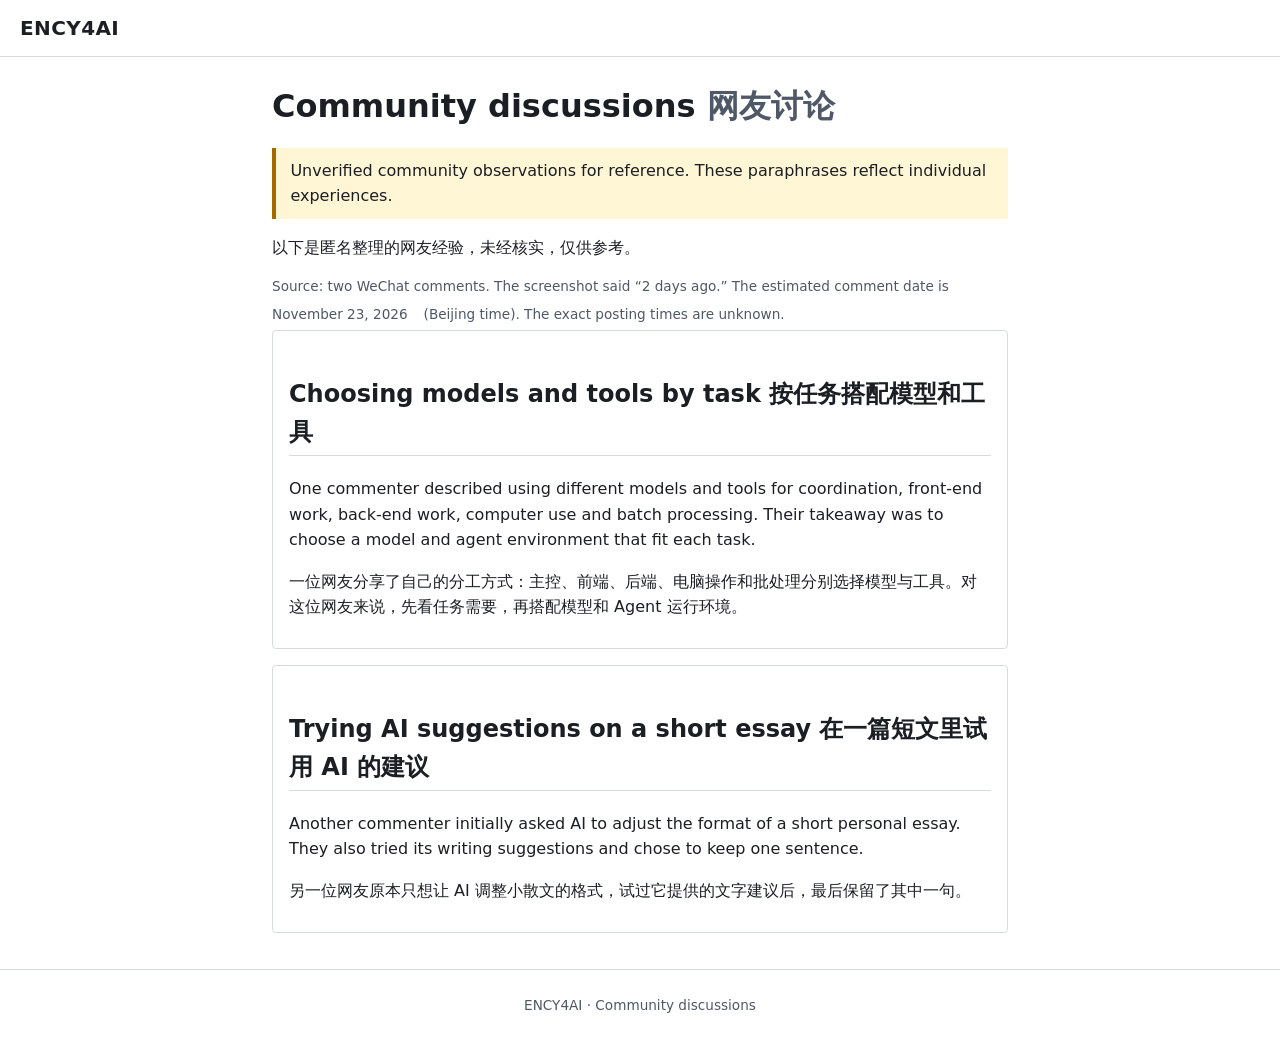
==== index.html @ 8a62842c "Publish anonymized community discussion page" ====
<!doctype html>
<html lang="en">
<head>
<meta charset="utf-8">
<meta name="viewport" content="width=device-width, initial-scale=1">
<meta name="description" content="Two anonymized community observations on AI collaboration and writing.">
<meta name="referrer" content="no-referrer">
<title>Community discussions / 网友讨论 — ENCY4AI</title>
<link rel="stylesheet" href="assets/styles.css">
</head>
<body>
<a class="skip-link" href="#main">Skip to content</a>
<header class="site-header">
  <a class="brand" href="./">ENCY4AI</a>
</header>
<div class="layout layout-single">
  <main id="main" tabindex="-1">
    <h1 class="page-title">Community discussions <span lang="zh-Hans">网友讨论</span></h1>
    <p class="notice">Unverified community observations for reference. These paraphrases reflect individual experiences.</p>
    <p lang="zh-Hans">以下是匿名整理的网友经验，未经核实，仅供参考。</p>
    <p class="meta">Source: two WeChat comments. The screenshot said “2 days ago.” The estimated comment date is <time datetime="2026-11-23">November 23, 2026</time> (Beijing time). The exact posting times are unknown.</p>
    <ol class="discussion-list">
      <li class="discussion-item">
        <article aria-labelledby="agent-workflows">
          <h2 id="agent-workflows">Choosing models and tools by task <span lang="zh-Hans">按任务搭配模型和工具</span></h2>
          <p>One commenter described using different models and tools for coordination, front-end work, back-end work, computer use and batch processing. Their takeaway was to choose a model and agent environment that fit each task.</p>
          <p lang="zh-Hans">一位网友分享了自己的分工方式：主控、前端、后端、电脑操作和批处理分别选择模型与工具。对这位网友来说，先看任务需要，再搭配模型和 Agent 运行环境。</p>
        </article>
      </li>
      <li class="discussion-item">
        <article aria-labelledby="writing">
          <h2 id="writing">Trying AI suggestions on a short essay <span lang="zh-Hans">在一篇短文里试用 AI 的建议</span></h2>
          <p>Another commenter initially asked AI to adjust the format of a short personal essay. They also tried its writing suggestions and chose to keep one sentence.</p>
          <p lang="zh-Hans">另一位网友原本只想让 AI 调整小散文的格式，试过它提供的文字建议后，最后保留了其中一句。</p>
        </article>
      </li>
    </ol>
  </main>
</div>
<footer class="site-footer"><p>ENCY4AI · Community discussions</p></footer>
</body>
</html>
---- assets/styles.css ----
:root {
  --fg: #1b1f24;
  --muted: #4f5866;
  --bg: #ffffff;
  --panel: #f4f6f8;
  --line: #d6dbe1;
  --link: #0b57d0;
  --focus: #b4530a;
  --warn-bg: #fff6d6;
  --warn-line: #a46a00;
  --err-bg: #fde8e8;
  --err-line: #b3261e;
  font-family: system-ui, -apple-system, "Segoe UI", Roboto, sans-serif;
  line-height: 1.6;
  color: var(--fg);
  background: var(--bg);
}
@media (prefers-color-scheme: dark) {
  :root {
    --fg: #e6e9ed; --muted: #aab3bf; --bg: #14171b; --panel: #1d2127; --line: #353b44;
    --link: #8ab4f8; --focus: #f6ad55; --warn-bg: #3a3218; --warn-line: #e0b54a;
    --err-bg: #3d1d1d; --err-line: #f28b82;
  }
}
* { box-sizing: border-box; }
body { margin: 0; }
a { color: var(--link); }
[hidden] { display: none !important; }
a:focus-visible, button:focus-visible, input:focus-visible, textarea:focus-visible, main:focus-visible, h2[tabindex]:focus-visible {
  outline: 3px solid var(--focus); outline-offset: 2px;
}
code { font-size: .9em; overflow-wrap: anywhere; }

.skip-link { position: absolute; left: -999px; top: 0; padding: .5rem 1rem; background: var(--bg); z-index: 10; }
.skip-link:focus { left: .5rem; top: .5rem; }

.site-header {
  display: flex; flex-wrap: wrap; gap: .75rem 1.5rem; align-items: center; justify-content: space-between;
  padding: .75rem 1.25rem; border-bottom: 1px solid var(--line);
}
.brand { font-weight: 700; font-size: 1.25rem; text-decoration: none; color: var(--fg); letter-spacing: .02em; }
.search { display: flex; gap: .5rem; align-items: center; flex: 1 1 18rem; max-width: 32rem; }
.search label { position: absolute; width: 1px; height: 1px; overflow: hidden; clip-path: inset(50%); white-space: nowrap; }
.search input { flex: 1; min-width: 0; padding: .5rem .6rem; font: inherit; border: 1px solid var(--muted); border-radius: 4px; background: var(--bg); color: var(--fg); }
button { font: inherit; padding: .5rem .9rem; border: 1px solid var(--muted); border-radius: 4px; background: var(--panel); color: var(--fg); cursor: pointer; min-height: 44px; }

.layout { display: grid; grid-template-columns: minmax(14rem, 18rem) minmax(0, 1fr); gap: 2rem; max-width: 78rem; margin: 0 auto; padding: 1.25rem; }
.site-nav { border-right: 1px solid var(--line); padding-right: 1rem; font-size: .95rem; }
.nav-heading { font-size: .8rem; text-transform: uppercase; letter-spacing: .06em; color: var(--muted); margin: 0 0 .5rem; }
.tree, .tree ul { list-style: none; margin: 0; padding: 0; }
.tree > li { margin: .35rem 0; }
.tree ul { padding-left: 1rem; border-left: 2px solid var(--line); margin: .25rem 0 .25rem .25rem; }
.tree a { text-decoration: none; display: inline-block; padding: .15rem 0; }
.tree a:hover { text-decoration: underline; }
[aria-current="page"] { font-weight: 700; color: var(--fg); }
.count { color: var(--muted); font-size: .85em; }

main { min-width: 0; max-width: 46rem; }
.hero h1 { font-size: 2.5rem; margin: .5rem 0 0; }
.subtitle { font-size: 1.15rem; color: var(--muted); margin: .25rem 0; }
.tagline { font-size: 1.3rem; font-weight: 600; margin: .75rem 0 1.25rem; }
.field-list, .result-list { padding-left: 1.2rem; }
.field-list li, .result-list li { margin: .4rem 0; }
.result-list p { margin: .1rem 0 .6rem; color: var(--muted); }

.notice { background: var(--warn-bg); border-left: 4px solid var(--warn-line); padding: .6rem .9rem; margin: 1rem 0; }
.notice-error { background: var(--err-bg); border-left-color: var(--err-line); }
.notice h2 { margin-top: 0; font-size: 1.15rem; }
.empty, .hint, .status-note, .aliases, .meta { color: var(--muted); }
.hint { font-size: .9rem; }

.breadcrumb ol { list-style: none; display: flex; flex-wrap: wrap; gap: .25rem; padding: 0; margin: 0 0 .5rem; font-size: .9rem; }
.breadcrumb li + li::before { content: "›"; margin-right: .25rem; color: var(--muted); }

.article-head h1 { margin: .25rem 0; font-size: 2rem; }
.meta { display: flex; flex-wrap: wrap; gap: .4rem 1rem; align-items: center; font-size: .85rem; margin: .25rem 0; }
.summary { font-size: 1.1rem; }
.toc { background: var(--panel); border: 1px solid var(--line); padding: .6rem 1rem; display: inline-block; min-width: 14rem; margin: .5rem 0 1rem; }
.toc ol { margin: 0; padding-left: 1.2rem; }
article h2 { border-bottom: 1px solid var(--line); padding-bottom: .2rem; margin-top: 2rem; }
.cite { font-size: .75em; margin-left: .1em; }
.cite a { text-decoration: none; padding: 0 .1em; }
.references li { margin: .5rem 0; }
.references li:target { background: var(--warn-bg); }
.backrefs a { text-decoration: none; }
.evidence { margin: .2rem 0 0; padding-left: 1.1rem; font-size: .92rem; }
.related { padding-left: 1.2rem; }
.related li { margin: .6rem 0; }
.related p { margin: .1rem 0; }
.rel-label { font-weight: 600; }

.badge { display: inline-block; font-size: .75rem; line-height: 1.3; padding: .05rem .45rem; border: 1px solid currentColor; border-radius: 999px; white-space: nowrap; }
.badge-verified { color: #1e7a34; }
.badge-disputed, .badge-rejected { color: var(--err-line); }
.badge-candidate, .badge-synthetic, .badge-inference, .badge-hypothesis { color: var(--warn-line); }
@media (prefers-color-scheme: dark) { .badge-verified { color: #81c995; } }

/* Header section links */
.section-nav ul { list-style: none; display: flex; flex-wrap: wrap; gap: .25rem 1rem; margin: 0; padding: 0; }
.section-nav a { display: inline-block; padding: .4rem 0; min-height: 44px; line-height: 2; }

.visually-hidden { position: absolute; width: 1px; height: 1px; overflow: hidden; clip-path: inset(50%); white-space: nowrap; }

/* Community discussions / 网友讨论 (browser-local, unverified notes) */
.layout-single { grid-template-columns: minmax(0, 1fr); }
.layout-single main { margin: 0 auto; width: 100%; }
.page-title { font-size: 2rem; margin: .25rem 0; }
.page-title span { color: var(--muted); font-weight: 600; }
.notice ul { margin: .25rem 0; padding-left: 1.2rem; }
.notice li { margin: .3rem 0; }
.discussion-form { background: var(--panel); border: 1px solid var(--line); border-radius: 4px; padding: 1rem; }
.field { margin: 0 0 1rem; }
.field label { display: block; font-weight: 600; margin-bottom: .25rem; }
.required-mark, .optional-mark { font-weight: 400; color: var(--muted); font-size: .9em; }
.field textarea, .field input {
  display: block; width: 100%; padding: .5rem .6rem; font: inherit;
  border: 1px solid var(--muted); border-radius: 4px; background: var(--bg); color: var(--fg);
}
.field textarea { resize: vertical; min-height: 8rem; }
.field .hint { margin: .25rem 0 0; }
.field [aria-invalid="true"] { border-color: var(--err-line); border-width: 2px; }
.field-error { color: var(--err-line); font-weight: 600; margin: .25rem 0 0; }
.discussion-list { list-style: none; margin: 0; padding: 0; }
.discussion-item { border: 1px solid var(--line); border-radius: 4px; padding: .75rem 1rem; margin: 0 0 1rem; }
.excerpt { margin: 0 0 .5rem; padding: 0 0 0 .9rem; border-left: 4px solid var(--line); white-space: pre-wrap; overflow-wrap: anywhere; }
.source-line { margin: .25rem 0 .5rem; font-size: .9rem; overflow-wrap: anywhere; }
.button-delete { border-color: var(--err-line); color: var(--err-line); background: var(--bg); }
.button-delete:hover { background: var(--err-bg); }

.site-footer { border-top: 1px solid var(--line); color: var(--muted); font-size: .85rem; padding: .75rem 1.25rem; text-align: center; }

@media (max-width: 48rem) {
  .layout { grid-template-columns: minmax(0, 1fr); gap: .75rem; padding: .75rem; }
  .site-nav { border-right: 0; border-bottom: 1px solid var(--line); padding: 0 0 .75rem; }
  .nav-toggle { justify-self: start; }
  .hero h1 { font-size: 2rem; }
  .article-head h1 { font-size: 1.6rem; }
  .toc { display: block; }
  .page-title { font-size: 1.6rem; }
  .discussion-form { padding: .75rem; }
  .discussion-form button[type="submit"], .button-delete { width: 100%; }
}
@media (prefers-reduced-motion: reduce) { * { scroll-behavior: auto !important; } }
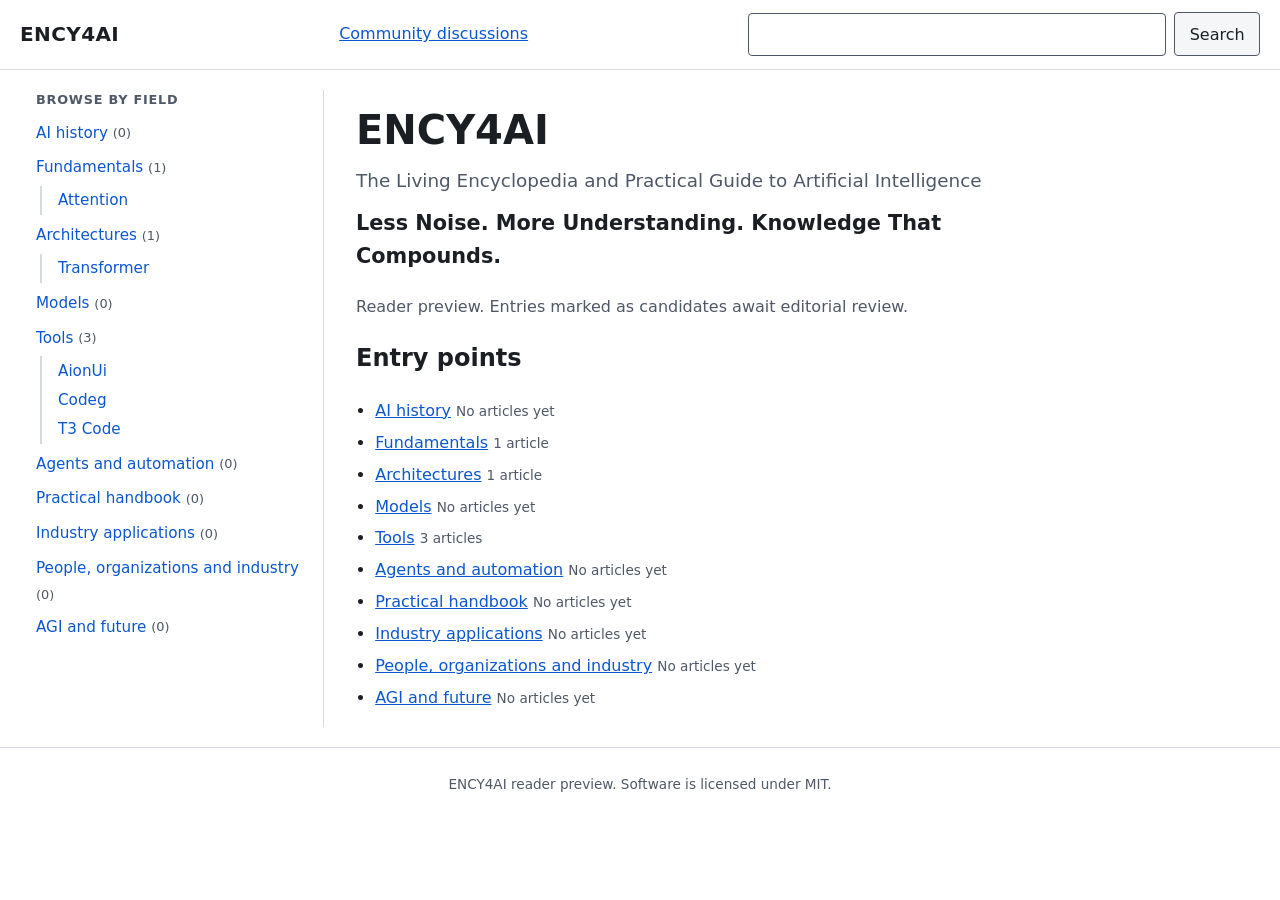
==== commit 0bc469c8: "Publish full English ENCY4AI reader" ====
--- a/index.html
+++ b/index.html
@@ -3,40 +3,36 @@
 <head>
 <meta charset="utf-8">
 <meta name="viewport" content="width=device-width, initial-scale=1">
-<meta name="description" content="Two anonymized community observations on AI collaboration and writing.">
-<meta name="referrer" content="no-referrer">
-<title>Community discussions / 网友讨论 — ENCY4AI</title>
+<title>ENCY4AI — The Living Encyclopedia and Practical Guide to Artificial Intelligence</title>
+<meta name="description" content="Less Noise. More Understanding. Knowledge That Compounds.">
 <link rel="stylesheet" href="assets/styles.css">
+<script type="module" src="assets/app.js"></script>
 </head>
 <body>
 <a class="skip-link" href="#main">Skip to content</a>
 <header class="site-header">
   <a class="brand" href="./">ENCY4AI</a>
+  <nav class="section-nav" aria-label="Sections">
+    <ul>
+      <li><a href="discussions.html">Community discussions</a></li>
+    </ul>
+  </nav>
+  <form class="search" role="search" action="./" method="get">
+    <label for="search-input">Search articles</label>
+    <input id="search-input" name="q" type="search" maxlength="200" autocomplete="off">
+    <button type="submit">Search</button>
+  </form>
 </header>
-<div class="layout layout-single">
+<div class="layout">
+  <button class="nav-toggle" type="button" aria-expanded="true" aria-controls="site-nav" hidden>Browse topics</button>
+  <nav id="site-nav" class="site-nav" aria-labelledby="toc-heading"></nav>
   <main id="main" tabindex="-1">
-    <h1 class="page-title">Community discussions <span lang="zh-Hans">网友讨论</span></h1>
-    <p class="notice">Unverified community observations for reference. These paraphrases reflect individual experiences.</p>
-    <p lang="zh-Hans">以下是匿名整理的网友经验，未经核实，仅供参考。</p>
-    <p class="meta">Source: two WeChat comments. The screenshot said “2 days ago.” The estimated comment date is <time datetime="2026-11-23">November 23, 2026</time> (Beijing time). The exact posting times are unknown.</p>
-    <ol class="discussion-list">
-      <li class="discussion-item">
-        <article aria-labelledby="agent-workflows">
-          <h2 id="agent-workflows">Choosing models and tools by task <span lang="zh-Hans">按任务搭配模型和工具</span></h2>
-          <p>One commenter described using different models and tools for coordination, front-end work, back-end work, computer use and batch processing. Their takeaway was to choose a model and agent environment that fit each task.</p>
-          <p lang="zh-Hans">一位网友分享了自己的分工方式：主控、前端、后端、电脑操作和批处理分别选择模型与工具。对这位网友来说，先看任务需要，再搭配模型和 Agent 运行环境。</p>
-        </article>
-      </li>
-      <li class="discussion-item">
-        <article aria-labelledby="writing">
-          <h2 id="writing">Trying AI suggestions on a short essay <span lang="zh-Hans">在一篇短文里试用 AI 的建议</span></h2>
-          <p>Another commenter initially asked AI to adjust the format of a short personal essay. They also tried its writing suggestions and chose to keep one sentence.</p>
-          <p lang="zh-Hans">另一位网友原本只想让 AI 调整小散文的格式，试过它提供的文字建议后，最后保留了其中一句。</p>
-        </article>
-      </li>
-    </ol>
+    <p role="status">Loading…</p>
+    <noscript><p>The reader needs JavaScript to load its dataset.</p></noscript>
   </main>
 </div>
-<footer class="site-footer"><p>ENCY4AI · Community discussions</p></footer>
+<footer class="site-footer">
+  <p>ENCY4AI reader preview. Software is licensed under MIT.</p>
+</footer>
 </body>
 </html>
--- a/assets/styles.css
+++ b/assets/styles.css
@@ -101,7 +101,7 @@
 
 .visually-hidden { position: absolute; width: 1px; height: 1px; overflow: hidden; clip-path: inset(50%); white-space: nowrap; }
 
-/* Community discussions / 网友讨论 (browser-local, unverified notes) */
+/* Community discussions (browser-local, unverified notes) */
 .layout-single { grid-template-columns: minmax(0, 1fr); }
 .layout-single main { margin: 0 auto; width: 100%; }
 .page-title { font-size: 2rem; margin: .25rem 0; }
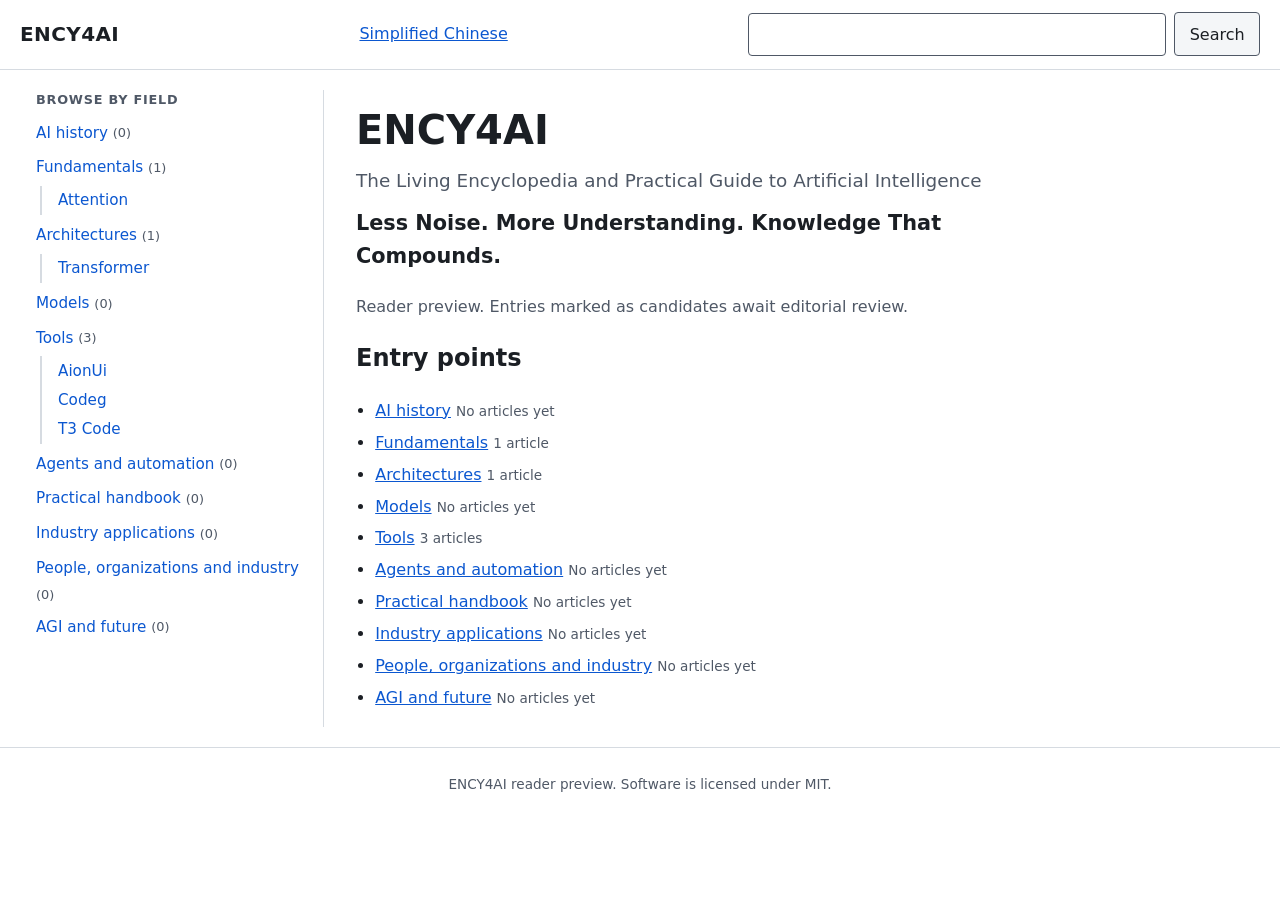
==== commit f2cfbf9b: "Add the separate Simplified Chinese reader" ====
--- a/index.html
+++ b/index.html
@@ -5,6 +5,7 @@
 <meta name="viewport" content="width=device-width, initial-scale=1">
 <title>ENCY4AI — The Living Encyclopedia and Practical Guide to Artificial Intelligence</title>
 <meta name="description" content="Less Noise. More Understanding. Knowledge That Compounds.">
+<link rel="alternate" hreflang="zh-Hans" href="./zh/">
 <link rel="stylesheet" href="assets/styles.css">
 <script type="module" src="assets/app.js"></script>
 </head>
@@ -12,9 +13,9 @@
 <a class="skip-link" href="#main">Skip to content</a>
 <header class="site-header">
   <a class="brand" href="./">ENCY4AI</a>
-  <nav class="section-nav" aria-label="Sections">
+  <nav class="section-nav" aria-label="Language">
     <ul>
-      <li><a href="discussions.html">Community discussions</a></li>
+      <li><a href="./zh/" hreflang="zh-Hans">Simplified Chinese</a></li>
     </ul>
   </nav>
   <form class="search" role="search" action="./" method="get">
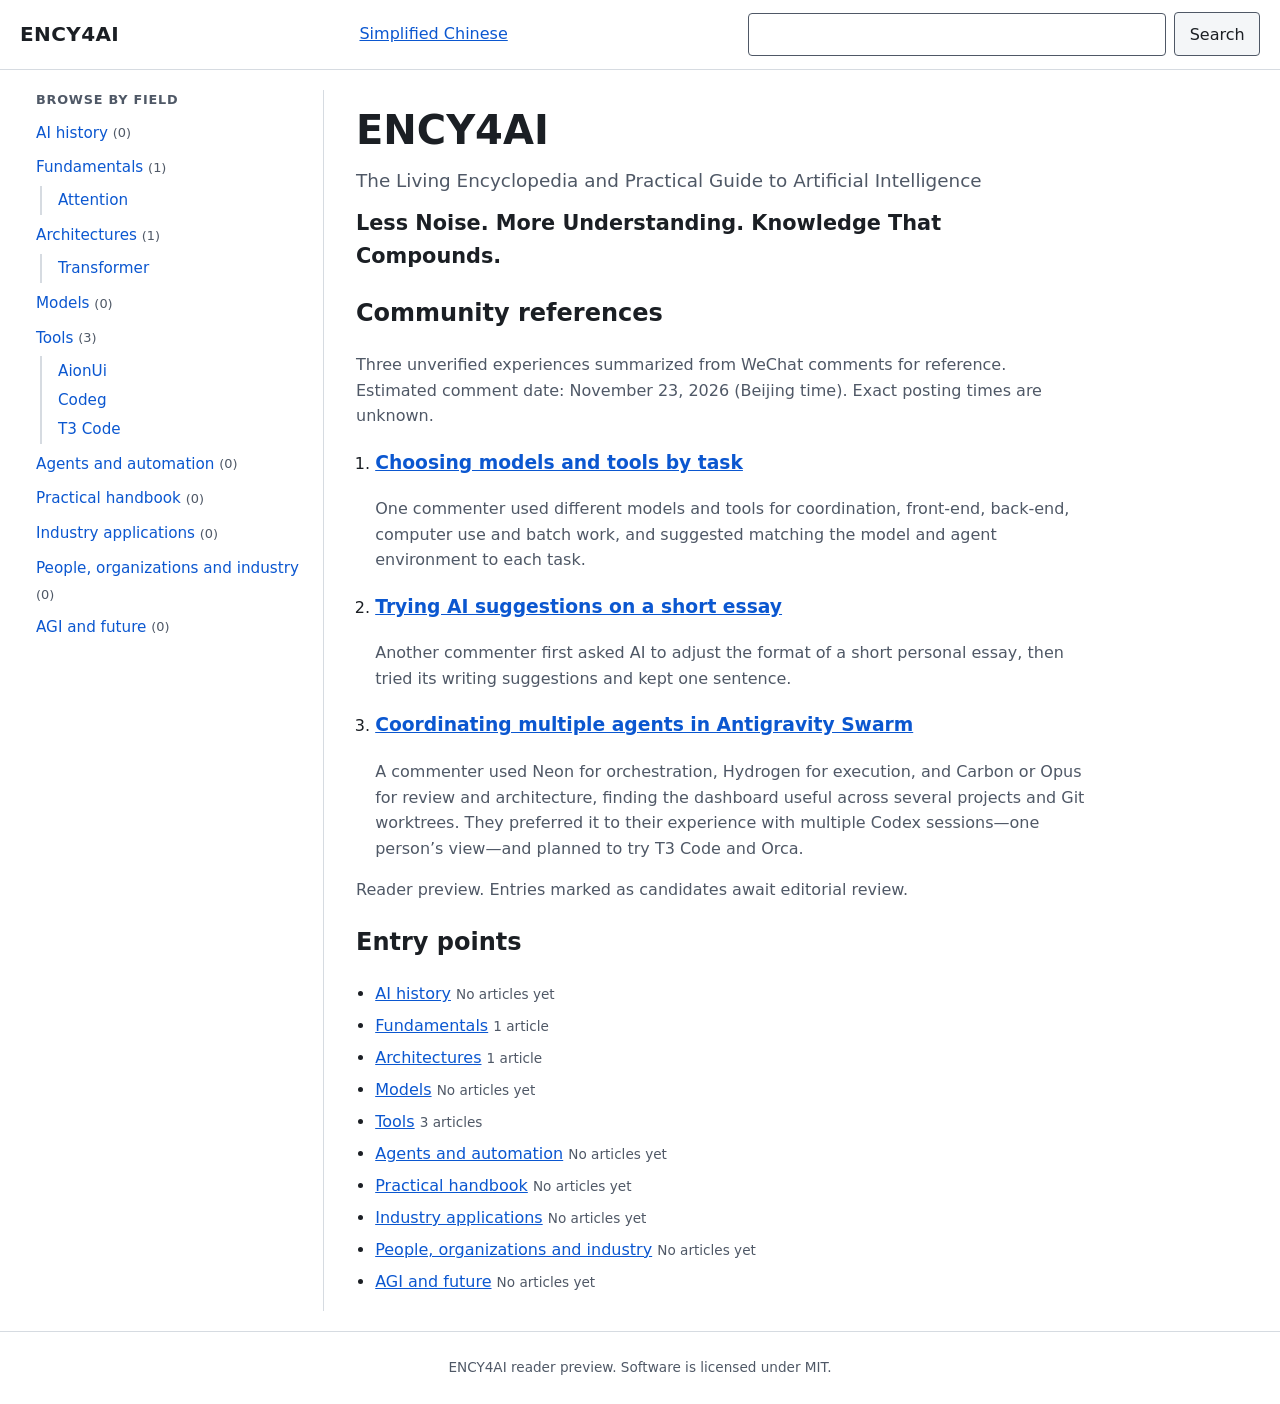
==== commit 865ccc0b: "Show approved community references on both homepages" ====
--- a/index.html
+++ b/index.html
@@ -31,6 +31,26 @@
     <p role="status">Loading…</p>
     <noscript><p>The reader needs JavaScript to load its dataset.</p></noscript>
   </main>
+  <template id="community-references">
+    <section id="community-references-section" aria-labelledby="community-references-heading">
+      <h2 id="community-references-heading">Community references</h2>
+      <p class="status-note">Three unverified experiences summarized from WeChat comments for reference. Estimated comment date: <time datetime="2026-11-23">November 23, 2026</time> (Beijing time). Exact posting times are unknown.</p>
+      <ol class="result-list">
+        <li>
+          <h3><a href="community-public.html#agent-workflows">Choosing models and tools by task</a></h3>
+          <p>One commenter used different models and tools for coordination, front-end, back-end, computer use and batch work, and suggested matching the model and agent environment to each task.</p>
+        </li>
+        <li>
+          <h3><a href="community-public.html#writing">Trying AI suggestions on a short essay</a></h3>
+          <p>Another commenter first asked AI to adjust the format of a short personal essay, then tried its writing suggestions and kept one sentence.</p>
+        </li>
+        <li>
+          <h3><a href="community-public.html#swarm">Coordinating multiple agents in Antigravity Swarm</a></h3>
+          <p>A commenter used Neon for orchestration, Hydrogen for execution, and Carbon or Opus for review and architecture, finding the dashboard useful across several projects and Git worktrees. They preferred it to their experience with multiple Codex sessions—one person’s view—and planned to try T3 Code and Orca.</p>
+        </li>
+      </ol>
+    </section>
+  </template>
 </div>
 <footer class="site-footer">
   <p>ENCY4AI reader preview. Software is licensed under MIT.</p>
--- a/assets/styles.css
+++ b/assets/styles.css
@@ -26,7 +26,7 @@
 body { margin: 0; }
 a { color: var(--link); }
 [hidden] { display: none !important; }
-a:focus-visible, button:focus-visible, input:focus-visible, textarea:focus-visible, main:focus-visible, h2[tabindex]:focus-visible {
+a:focus-visible, button:focus-visible, input:focus-visible, textarea:focus-visible, main:focus-visible, h2[tabindex]:focus-visible, .figure-steps summary:focus-visible {
   outline: 3px solid var(--focus); outline-offset: 2px;
 }
 code { font-size: .9em; overflow-wrap: anywhere; }
@@ -89,6 +89,23 @@
 .related p { margin: .1rem 0; }
 .rel-label { font-weight: 600; }
 
+.article-figure { margin: 1rem 0; }
+.article-figure > a { display: block; }
+.article-figure img { display: block; width: 100%; height: auto; background: var(--panel); border: 1px solid var(--line); border-radius: 4px; }
+.article-figure figcaption { margin-top: .5rem; color: var(--muted); font-size: .9rem; }
+.figure-steps { margin: 1rem 0; padding-left: 1.6rem; }
+.figure-steps li { border-bottom: 1px solid var(--line); }
+.figure-steps summary { padding: .6rem 0; cursor: pointer; font-weight: 600; min-height: 44px; }
+.figure-steps p { margin: 0 0 .75rem; }
+.paper-figure { max-width: 32rem; }
+.paper-figure img { width: auto; max-width: 100%; background: #fff; }
+.tool-comparison { list-style: none; margin: 1rem 0; padding: 0; }
+.tool-comparison li { padding: .75rem 0; border-bottom: 1px solid var(--line); }
+.tool-comparison h3 { margin: 0 0 .25rem; font-size: 1.05rem; }
+.tool-comparison dl { display: grid; grid-template-columns: minmax(7rem, 9rem) minmax(0, 1fr); gap: .2rem .75rem; margin: 0 0 .3rem; }
+.tool-comparison dt { font-weight: 600; }
+.tool-comparison dd { margin: 0; }
+
 .badge { display: inline-block; font-size: .75rem; line-height: 1.3; padding: .05rem .45rem; border: 1px solid currentColor; border-radius: 999px; white-space: nowrap; }
 .badge-verified { color: #1e7a34; }
 .badge-disputed, .badge-rejected { color: var(--err-line); }
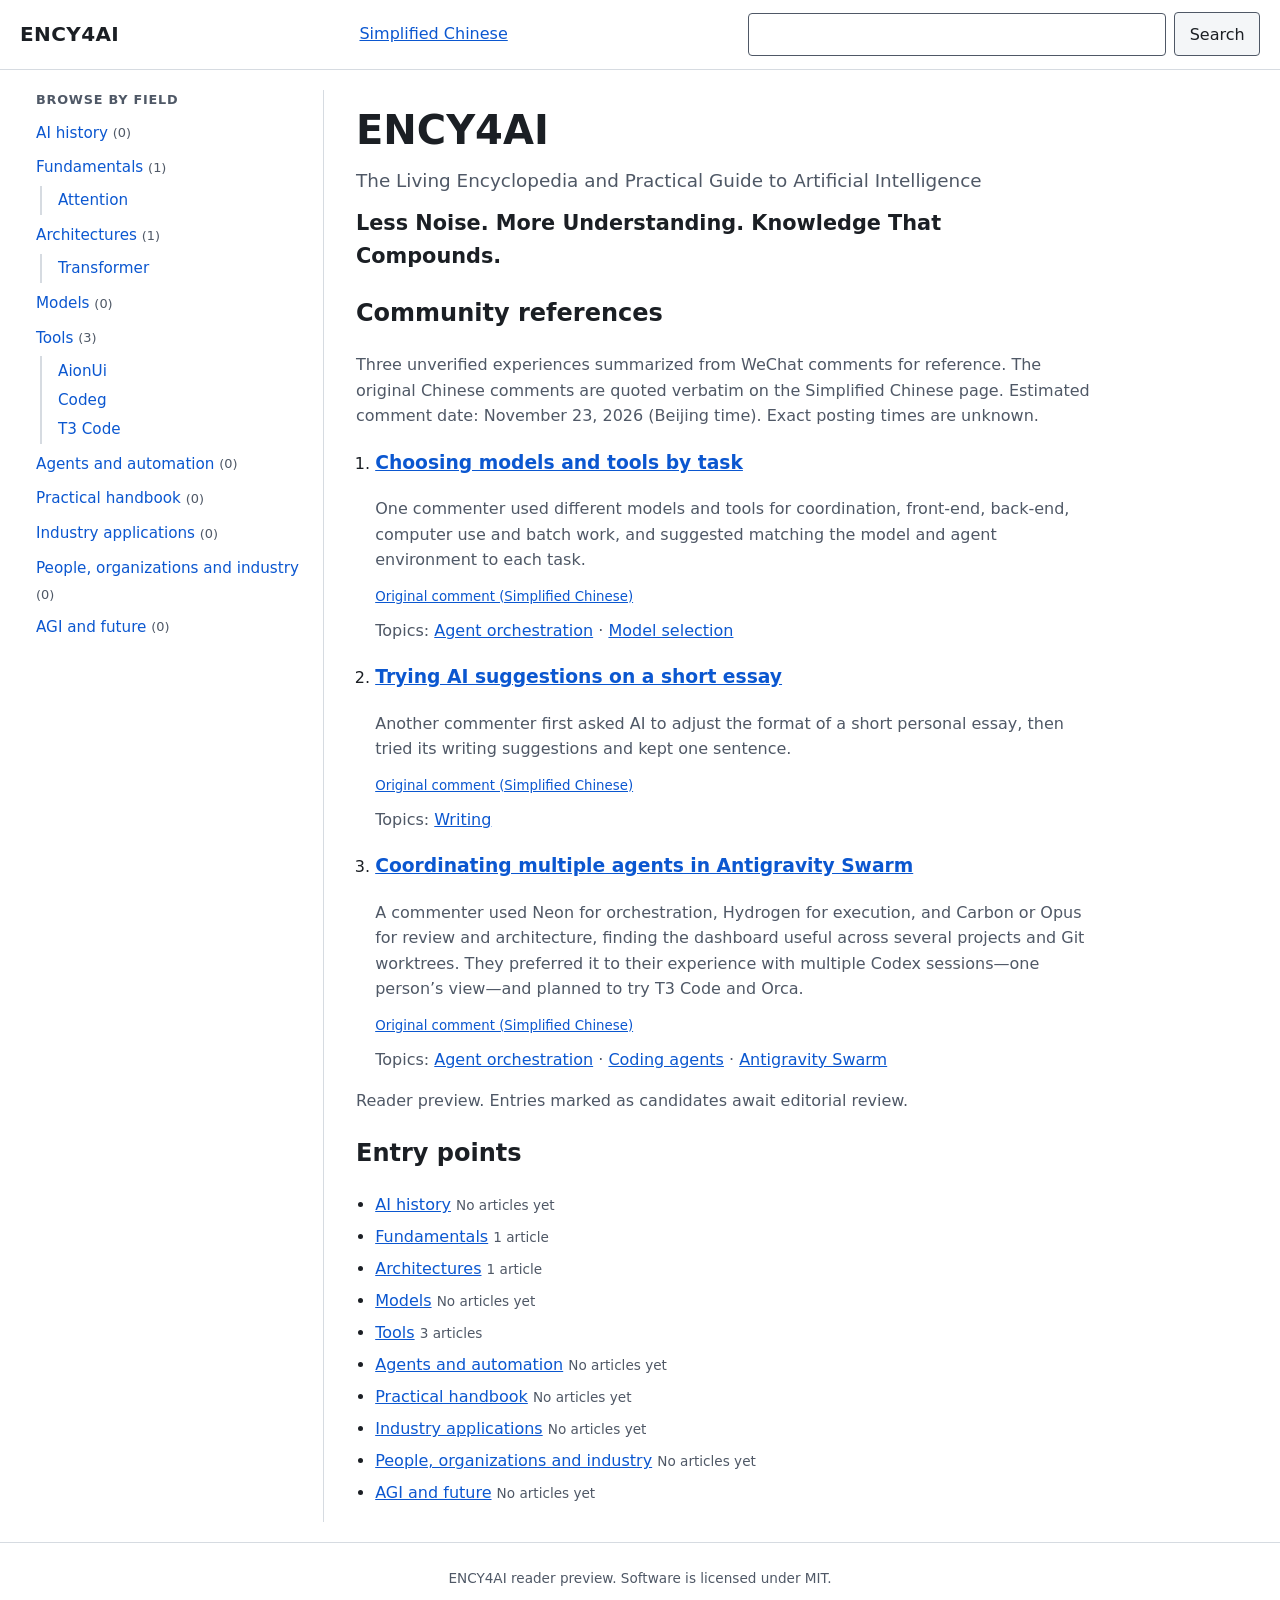
==== commit 11cf6c4f: "Publish original community quotes and working topic tags" ====
--- a/index.html
+++ b/index.html
@@ -34,19 +34,26 @@
   <template id="community-references">
     <section id="community-references-section" aria-labelledby="community-references-heading">
       <h2 id="community-references-heading">Community references</h2>
-      <p class="status-note">Three unverified experiences summarized from WeChat comments for reference. Estimated comment date: <time datetime="2026-11-23">November 23, 2026</time> (Beijing time). Exact posting times are unknown.</p>
+      <p class="status-note">Three unverified experiences summarized from WeChat comments for reference. The original Chinese comments are quoted verbatim on the Simplified Chinese page. Estimated comment date: <time datetime="2026-11-23">November 23, 2026</time> (Beijing time). Exact posting times are unknown.</p>
+      <p><a href="./#community-references-section" data-reference-reset hidden>Show all references</a></p>
       <ol class="result-list">
-        <li>
+        <li id="reference-agent-workflows" data-reference-tags="agent-orchestration model-selection">
           <h3><a href="community-public.html#agent-workflows">Choosing models and tools by task</a></h3>
           <p>One commenter used different models and tools for coordination, front-end, back-end, computer use and batch work, and suggested matching the model and agent environment to each task.</p>
+          <p><small><a href="zh/#reference-agent-workflows" hreflang="zh-Hans">Original comment (Simplified Chinese)</a></small></p>
+          <p>Topics: <a href="?tag=agent-orchestration#community-references-section" data-reference-tag="agent-orchestration">Agent orchestration</a> · <a href="?tag=model-selection#community-references-section" data-reference-tag="model-selection">Model selection</a></p>
         </li>
-        <li>
+        <li id="reference-writing" data-reference-tags="writing">
           <h3><a href="community-public.html#writing">Trying AI suggestions on a short essay</a></h3>
           <p>Another commenter first asked AI to adjust the format of a short personal essay, then tried its writing suggestions and kept one sentence.</p>
+          <p><small><a href="zh/#reference-writing" hreflang="zh-Hans">Original comment (Simplified Chinese)</a></small></p>
+          <p>Topics: <a href="?tag=writing#community-references-section" data-reference-tag="writing">Writing</a></p>
         </li>
-        <li>
+        <li id="reference-swarm" data-reference-tags="agent-orchestration coding-agents antigravity-swarm">
           <h3><a href="community-public.html#swarm">Coordinating multiple agents in Antigravity Swarm</a></h3>
           <p>A commenter used Neon for orchestration, Hydrogen for execution, and Carbon or Opus for review and architecture, finding the dashboard useful across several projects and Git worktrees. They preferred it to their experience with multiple Codex sessions—one person’s view—and planned to try T3 Code and Orca.</p>
+          <p><small><a href="zh/#reference-swarm" hreflang="zh-Hans">Original comment (Simplified Chinese)</a></small></p>
+          <p>Topics: <a href="?tag=agent-orchestration#community-references-section" data-reference-tag="agent-orchestration">Agent orchestration</a> · <a href="?tag=coding-agents#community-references-section" data-reference-tag="coding-agents">Coding agents</a> · <a href="?tag=antigravity-swarm#community-references-section" data-reference-tag="antigravity-swarm">Antigravity Swarm</a></p>
         </li>
       </ol>
     </section>
--- a/assets/styles.css
+++ b/assets/styles.css
@@ -105,6 +105,7 @@
 .tool-comparison dl { display: grid; grid-template-columns: minmax(7rem, 9rem) minmax(0, 1fr); gap: .2rem .75rem; margin: 0 0 .3rem; }
 .tool-comparison dt { font-weight: 600; }
 .tool-comparison dd { margin: 0; }
+.guide-steps li { margin: .65rem 0; }
 
 .badge { display: inline-block; font-size: .75rem; line-height: 1.3; padding: .05rem .45rem; border: 1px solid currentColor; border-radius: 999px; white-space: nowrap; }
 .badge-verified { color: #1e7a34; }
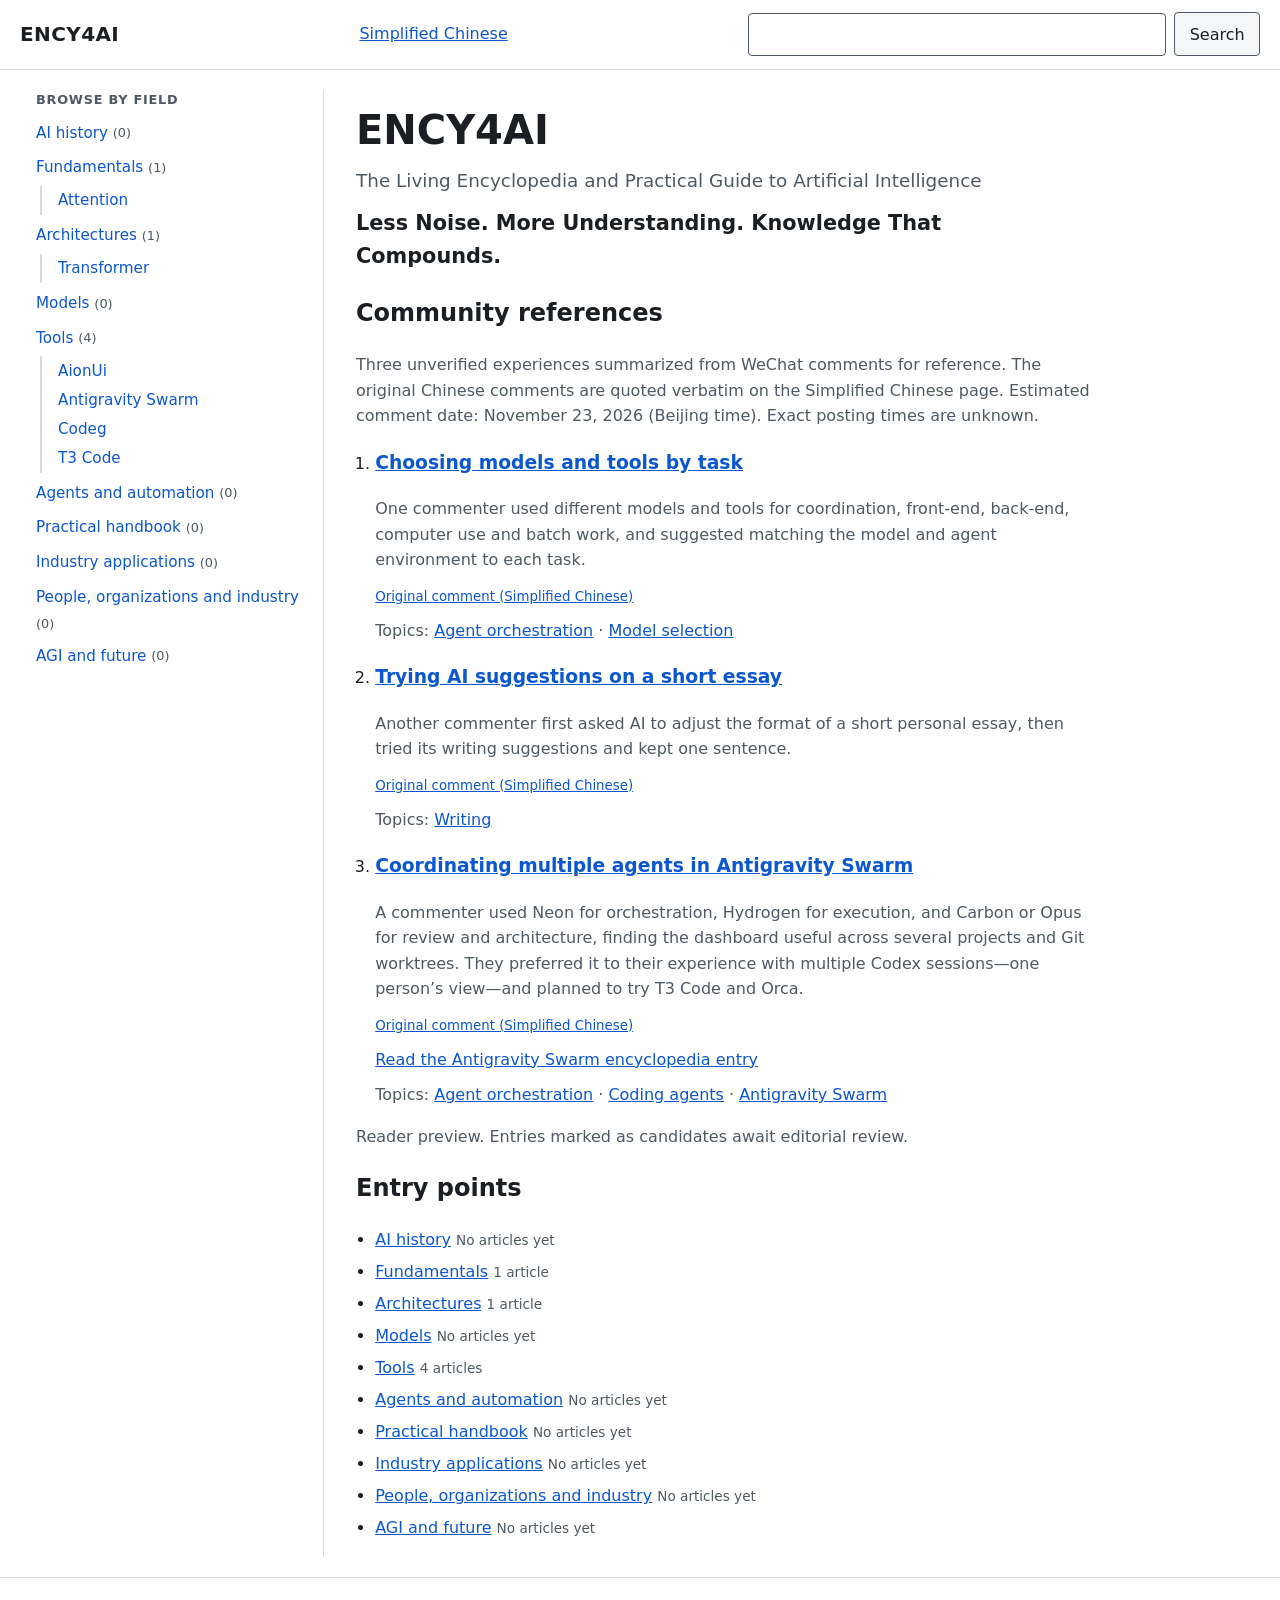
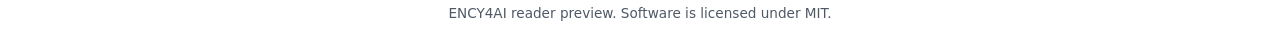
==== commit 23843499: "Add the Antigravity Swarm encyclopedia entry" ====
--- a/index.html
+++ b/index.html
@@ -53,6 +53,7 @@
           <h3><a href="community-public.html#swarm">Coordinating multiple agents in Antigravity Swarm</a></h3>
           <p>A commenter used Neon for orchestration, Hydrogen for execution, and Carbon or Opus for review and architecture, finding the dashboard useful across several projects and Git worktrees. They preferred it to their experience with multiple Codex sessions—one person’s view—and planned to try T3 Code and Orca.</p>
           <p><small><a href="zh/#reference-swarm" hreflang="zh-Hans">Original comment (Simplified Chinese)</a></small></p>
+          <p><a href="?article=tool%3Aantigravity-swarm">Read the Antigravity Swarm encyclopedia entry</a></p>
           <p>Topics: <a href="?tag=agent-orchestration#community-references-section" data-reference-tag="agent-orchestration">Agent orchestration</a> · <a href="?tag=coding-agents#community-references-section" data-reference-tag="coding-agents">Coding agents</a> · <a href="?tag=antigravity-swarm#community-references-section" data-reference-tag="antigravity-swarm">Antigravity Swarm</a></p>
         </li>
       </ol>
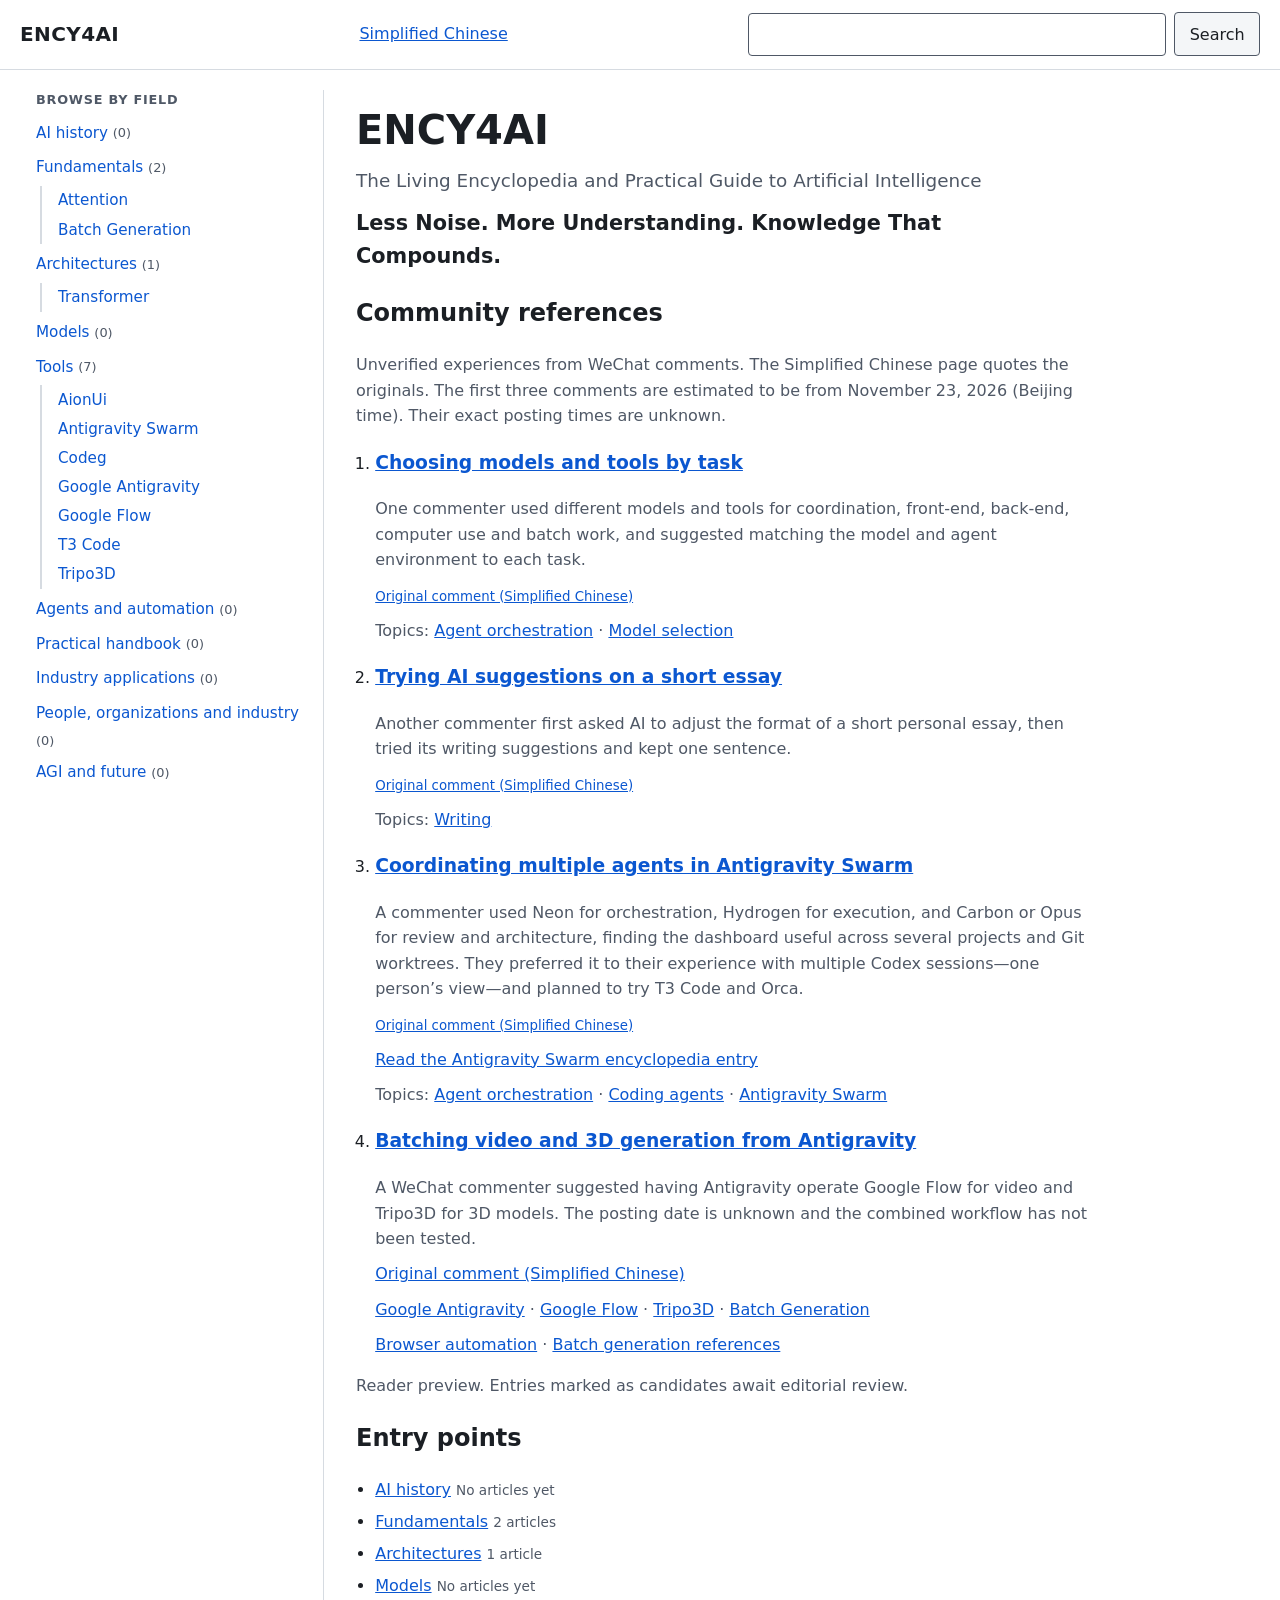
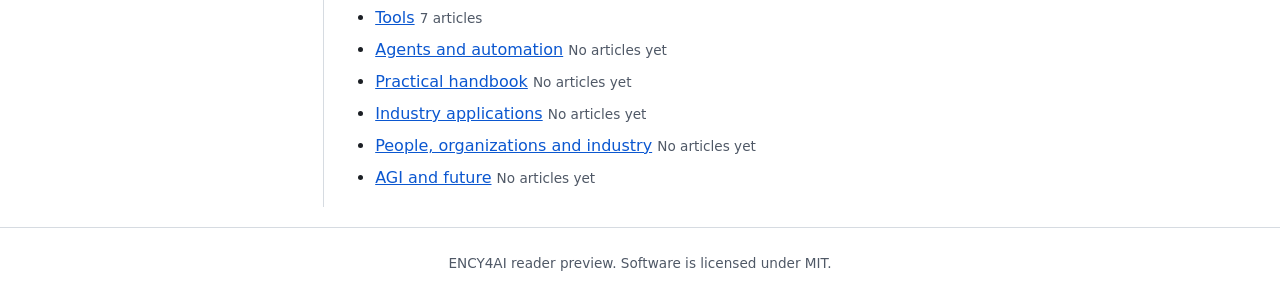
==== commit bc3b88a5: "Publish browser batch media comment and four encyclopedia entries" ====
--- a/index.html
+++ b/index.html
@@ -34,7 +34,7 @@
   <template id="community-references">
     <section id="community-references-section" aria-labelledby="community-references-heading">
       <h2 id="community-references-heading">Community references</h2>
-      <p class="status-note">Three unverified experiences summarized from WeChat comments for reference. The original Chinese comments are quoted verbatim on the Simplified Chinese page. Estimated comment date: <time datetime="2026-11-23">November 23, 2026</time> (Beijing time). Exact posting times are unknown.</p>
+      <p class="status-note">Unverified experiences from WeChat comments. The Simplified Chinese page quotes the originals. The first three comments are estimated to be from <time datetime="2026-11-23">November 23, 2026</time> (Beijing time). Their exact posting times are unknown.</p>
       <p><a href="./#community-references-section" data-reference-reset hidden>Show all references</a></p>
       <ol class="result-list">
         <li id="reference-agent-workflows" data-reference-tags="agent-orchestration model-selection">
@@ -56,6 +56,13 @@
           <p><a href="?article=tool%3Aantigravity-swarm">Read the Antigravity Swarm encyclopedia entry</a></p>
           <p>Topics: <a href="?tag=agent-orchestration#community-references-section" data-reference-tag="agent-orchestration">Agent orchestration</a> · <a href="?tag=coding-agents#community-references-section" data-reference-tag="coding-agents">Coding agents</a> · <a href="?tag=antigravity-swarm#community-references-section" data-reference-tag="antigravity-swarm">Antigravity Swarm</a></p>
         </li>
+        <li id="reference-browser-batch-media" data-reference-tags="browser-automation batch-generation">
+          <h3><a href="community-public.html#browser-batch-media">Batching video and 3D generation from Antigravity</a></h3>
+          <p>A WeChat commenter suggested having Antigravity operate Google Flow for video and Tripo3D for 3D models. The posting date is unknown and the combined workflow has not been tested.</p>
+          <p><a href="zh/#reference-browser-batch-media" hreflang="zh-Hans">Original comment (Simplified Chinese)</a></p>
+          <p><a href="?article=tool%3Agoogle-antigravity">Google Antigravity</a> · <a href="?article=tool%3Agoogle-flow">Google Flow</a> · <a href="?article=tool%3Atripo3d">Tripo3D</a> · <a href="?article=concept%3Abatch-generation">Batch Generation</a></p>
+          <p><a href="?tag=browser-automation#community-references-section" data-reference-tag="browser-automation">Browser automation</a> · <a href="?tag=batch-generation#community-references-section" data-reference-tag="batch-generation">Batch generation references</a></p>
+        </li>
       </ol>
     </section>
   </template>
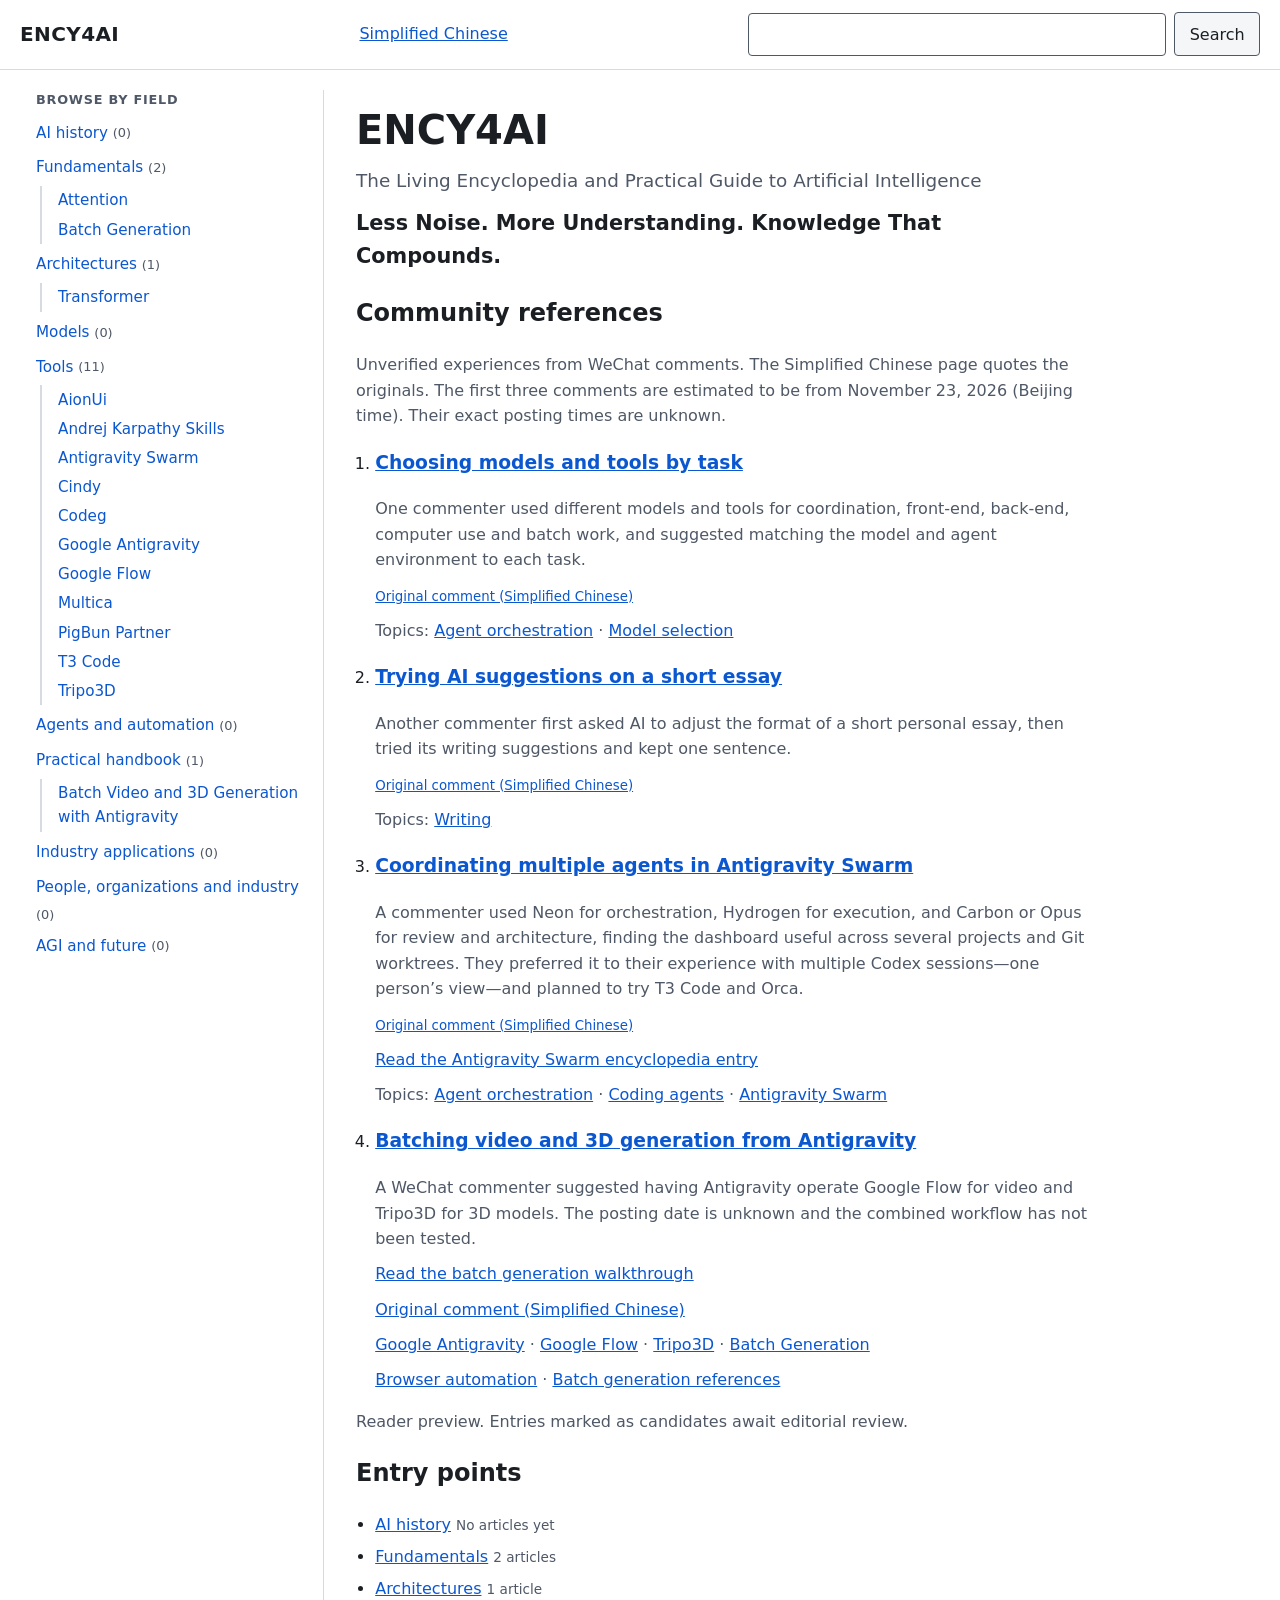
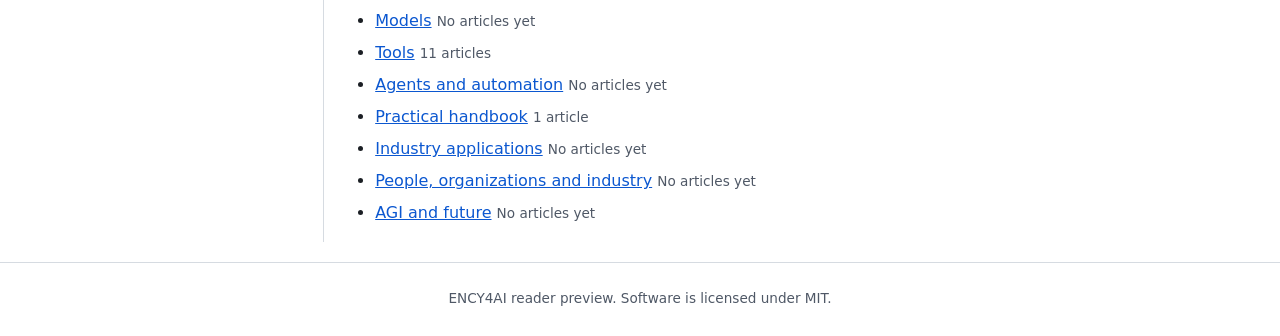
==== commit 4bfa136c: "Publish bilingual Antigravity batch media guide" ====
--- a/index.html
+++ b/index.html
@@ -59,6 +59,7 @@
         <li id="reference-browser-batch-media" data-reference-tags="browser-automation batch-generation">
           <h3><a href="community-public.html#browser-batch-media">Batching video and 3D generation from Antigravity</a></h3>
           <p>A WeChat commenter suggested having Antigravity operate Google Flow for video and Tripo3D for 3D models. The posting date is unknown and the combined workflow has not been tested.</p>
+          <p><a href="?article=guide%3Aantigravity-batch-media">Read the batch generation walkthrough</a></p>
           <p><a href="zh/#reference-browser-batch-media" hreflang="zh-Hans">Original comment (Simplified Chinese)</a></p>
           <p><a href="?article=tool%3Agoogle-antigravity">Google Antigravity</a> · <a href="?article=tool%3Agoogle-flow">Google Flow</a> · <a href="?article=tool%3Atripo3d">Tripo3D</a> · <a href="?article=concept%3Abatch-generation">Batch Generation</a></p>
           <p><a href="?tag=browser-automation#community-references-section" data-reference-tag="browser-automation">Browser automation</a> · <a href="?tag=batch-generation#community-references-section" data-reference-tag="batch-generation">Batch generation references</a></p>
--- a/assets/styles.css
+++ b/assets/styles.css
@@ -99,13 +99,16 @@
 .figure-steps p { margin: 0 0 .75rem; }
 .paper-figure { max-width: 32rem; }
 .paper-figure img { width: auto; max-width: 100%; background: #fff; }
-.tool-comparison { list-style: none; margin: 1rem 0; padding: 0; }
-.tool-comparison li { padding: .75rem 0; border-bottom: 1px solid var(--line); }
-.tool-comparison h3 { margin: 0 0 .25rem; font-size: 1.05rem; }
-.tool-comparison dl { display: grid; grid-template-columns: minmax(7rem, 9rem) minmax(0, 1fr); gap: .2rem .75rem; margin: 0 0 .3rem; }
-.tool-comparison dt { font-weight: 600; }
-.tool-comparison dd { margin: 0; }
+.tool-comparison-scroll { margin: 1rem 0; overflow-x: auto; }
+.tool-comparison { border-collapse: collapse; min-width: 42rem; width: 100%; }
+.tool-comparison th, .tool-comparison td { border-bottom: 1px solid var(--line); padding: .65rem .75rem; text-align: start; vertical-align: top; }
+.tool-comparison th[scope="row"] { width: 8rem; }
+.tool-comparison th[scope="row"] .hint { font-weight: 400; }
 .guide-steps li { margin: .65rem 0; }
+.guide-steps li p { margin: .25rem 0 .75rem; }
+.guide-step-required { color: var(--warn-line); }
+.guide-step-review { color: var(--link); }
+.guide-prompt { white-space: pre-wrap; overflow-wrap: anywhere; background: var(--panel); border: 1px solid var(--line); padding: .75rem; }
 
 .badge { display: inline-block; font-size: .75rem; line-height: 1.3; padding: .05rem .45rem; border: 1px solid currentColor; border-radius: 999px; white-space: nowrap; }
 .badge-verified { color: #1e7a34; }
